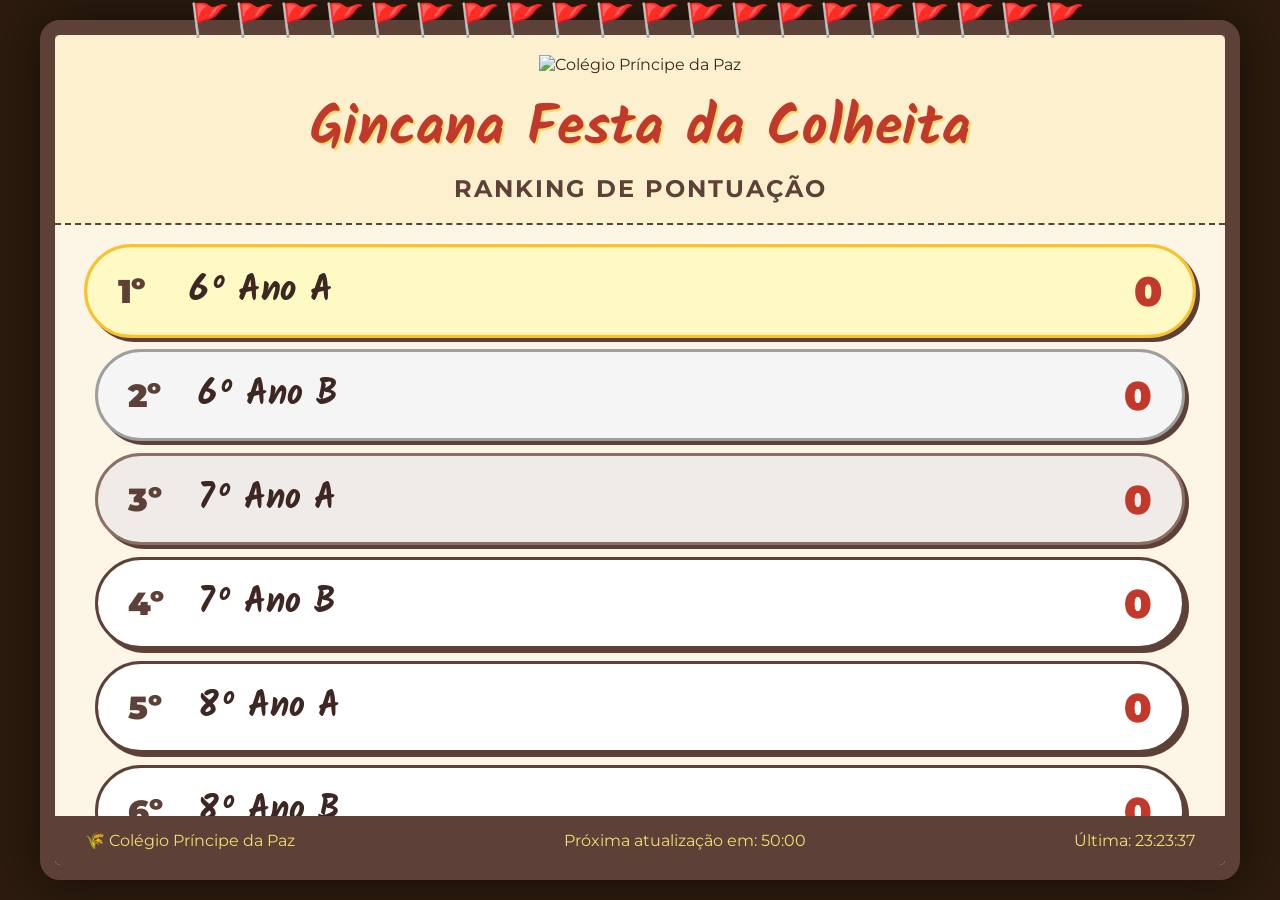
==== index.html @ fa881abe "Add files via upload" ====
<!DOCTYPE html>
<html lang="pt-br">
<head>
    <meta charset="UTF-8">
    <meta name="viewport" content="width=device-width, initial-scale=1.0">
    <title>Gincana Festa da Colheita - Colégio Príncipe da Paz</title>
    <meta http-equiv="refresh" content="3000">
    <link href="https://fonts.googleapis.com/css2?family=Montserrat:wght@400;700;900&family=Kalam:wght@700&display=swap" rel="stylesheet">
    <style>
        :root {
            --wood: #5d4037;
            --wheat: #f7dc6f;
            --paper: #fdf5e6;
            --accent-red: #c0392b;
            --accent-blue: #2980b9;
            --accent-green: #27ae60;
            --text-dark: #3e2723;
        }

        * { margin: 0; padding: 0; box-sizing: border-box; }

        body {
            font-family: 'Montserrat', sans-serif;
            background-color: #2c1b0e;
            /* Fundo amadeirado/rústico */
            background-image: url('https://www.transparenttextures.com/patterns/wood-pattern.png');
            color: var(--text-dark);
            height: 100vh;
            overflow: hidden;
            display: flex;
            justify-content: center;
            padding: 20px;
        }

        .main-container {
            background: var(--paper);
            width: 100%;
            max-width: 1200px;
            border-radius: 20px;
            box-shadow: 0 0 50px rgba(0,0,0,0.5);
            border: 15px solid var(--wood);
            display: flex;
            flex-direction: column;
            position: relative;
        }

        /* Detalhes de Festa Julina */
        .main-container::before {
            content: "🚩🚩🚩🚩🚩🚩🚩🚩🚩🚩🚩🚩🚩🚩🚩🚩🚩🚩🚩🚩";
            position: absolute;
            top: -35px;
            left: 0;
            width: 100%;
            font-size: 2rem;
            text-align: center;
            letter-spacing: 5px;
        }

        header {
            padding: 20px;
            text-align: center;
            border-bottom: 2px dashed var(--wood);
            background: rgba(247, 220, 111, 0.2);
        }

        .logo {
            height: 80px;
            margin-bottom: 10px;
        }

        h1 {
            font-family: 'Kalam', cursive;
            font-size: 3.5rem;
            color: var(--accent-red);
            text-shadow: 2px 2px 0px var(--wheat);
        }

        h2 {
            font-size: 1.5rem;
            text-transform: uppercase;
            letter-spacing: 2px;
            color: var(--wood);
        }

        #scoreboard {
            flex-grow: 1;
            padding: 20px 40px;
            display: flex;
            flex-direction: column;
            gap: 12px;
            overflow-y: auto;
        }

        .team-row {
            display: flex;
            align-items: center;
            background: white;
            padding: 15px 30px;
            border-radius: 50px;
            border: 3px solid var(--wood);
            box-shadow: 4px 4px 0px var(--wood);
            transition: 0.3s;
        }

        .rank {
            font-size: 2rem;
            font-weight: 900;
            width: 70px;
            color: var(--wood);
        }

        .team-name {
            flex-grow: 1;
            font-size: 2.2rem;
            font-weight: 700;
            font-family: 'Kalam', cursive;
        }

        .score {
            font-size: 2.5rem;
            font-weight: 900;
            color: var(--accent-red);
        }

        /* Cores especiais para o topo */
        .rank-1 { background: #fff9c4; border-color: #fbc02d; transform: scale(1.02); }
        .rank-2 { background: #f5f5f5; border-color: #9e9e9e; }
        .rank-3 { background: #efebe9; border-color: #8d6e63; }

        footer {
            padding: 15px 30px;
            background: var(--wood);
            color: var(--wheat);
            display: flex;
            justify-content: space-between;
            align-items: center;
            border-bottom-left-radius: 5px;
            border-bottom-right-radius: 5px;
        }

        /* Painel Admin (Modal) */
        #admin-modal {
            display: none;
            position: absolute;
            top: 50%;
            left: 50%;
            transform: translate(-50%, -50%);
            width: 90%;
            max-width: 600px;
            background: white;
            border: 10px solid var(--wood);
            border-radius: 20px;
            padding: 30px;
            z-index: 100;
            box-shadow: 0 0 100px rgba(0,0,0,0.8);
        }

        .admin-grid {
            display: grid;
            grid-template-columns: 1fr 100px;
            gap: 10px;
            margin-bottom: 20px;
            max-height: 400px;
            overflow-y: auto;
            padding-right: 10px;
        }

        input {
            padding: 10px;
            border: 2px solid var(--wood);
            border-radius: 5px;
            font-size: 1.1rem;
        }

        .btn {
            padding: 12px 20px;
            border: none;
            border-radius: 8px;
            font-weight: bold;
            cursor: pointer;
            text-transform: uppercase;
        }

        .btn-save { background: var(--accent-green); color: white; width: 100%; }
        .btn-close { background: var(--accent-red); color: white; }

        /* Botão invisível para abrir admin (Canto inferior direito) */
        #admin-trigger {
            position: absolute;
            bottom: 0;
            right: 0;
            width: 50px;
            height: 50px;
            cursor: pointer;
            opacity: 0;
        }
    </style>
</head>
<body>
    <div class="main-container">
        <header>
            <img src="https://encrypted-tbn0.gstatic.com/images?q=tbn:ANd9GcR0N-9T-6X0Y_p1J_p1J_p1J_p1J_p1J_p1J_p1J_p1J_p1J_p1J" alt="Colégio Príncipe da Paz" class="logo">
            <h1>Gincana Festa da Colheita</h1>
            <h2>Ranking de Pontuação</h2>
        </header>

        <main id="scoreboard">
            <!-- Dados dinâmicos aqui -->
        </main>

        <footer>
            <span>🌾 Colégio Príncipe da Paz</span>
            <span id="timer-display">Próxima atualização em: 50:00</span>
            <span id="last-update">Última: --:--</span>
        </footer>

        <div id="admin-trigger" onclick="showLogin()"></div>
    </div>

    <!-- Modal de Login/Edição -->
    <div id="admin-modal">
        <div id="login-form">
            <h3 style="margin-bottom:15px">Acesso Restrito</h3>
            <input type="password" id="admin-token" placeholder="GitHub Token" style="width:100%; margin-bottom:10px">
            <input type="text" id="repo-name" placeholder="usuario/repositorio" style="width:100%; margin-bottom:15px">
            <button class="btn btn-save" onclick="login()">Entrar</button>
            <button class="btn btn-close" onclick="closeAdmin()" style="margin-top:10px; width:100%">Cancelar</button>
        </div>

        <div id="edit-form" style="display:none">
            <h3 style="margin-bottom:15px">Atualizar Pontuações</h3>
            <div id="admin-list" class="admin-grid"></div>
            <button class="btn btn-save" id="btn-submit" onclick="saveToGithub()">Salvar no GitHub</button>
            <button class="btn btn-close" onclick="closeAdmin()" style="margin-top:10px; width:100%">Fechar</button>
            <p id="status-msg" style="margin-top:10px; text-align:center; font-weight:bold"></p>
        </div>
    </div>

    <script>
        let currentData = null;
        let fileSha = null;

        // Carregar dados iniciais
        async function loadData() {
            try {
                const res = await fetch('data.json?t=' + Date.now());
                currentData = await res.json();
                renderScoreboard();
                document.getElementById('last-update').innerText = 'Última: ' + new Date().toLocaleTimeString('pt-BR');
            } catch (e) { console.error(e); }
        }

        function renderScoreboard() {
            const container = document.getElementById('scoreboard');
            const sorted = [...currentData.teams].sort((a,b) => b.score - a.score);
            
            container.innerHTML = sorted.map((team, i) => `
                <div class="team-row rank-${i+1}">
                    <div class="rank">${i+1}º</div>
                    <div class="team-name">${team.name}</div>
                    <div class="score">${team.score}</div>
                </div>
            `).join('');
        }

        // Timer de 50 minutos
        let timeLeft = 3000;
        setInterval(() => {
            let min = Math.floor(timeLeft / 60);
            let sec = timeLeft % 60;
            document.getElementById('timer-display').innerText = `Próxima atualização em: ${min}:${sec < 10 ? '0'+sec : sec}`;
            if (timeLeft > 0) timeLeft--;
            else location.reload();
        }, 1000);

        // Funções Admin
        function showLogin() { document.getElementById('admin-modal').style.display = 'block'; }
        function closeAdmin() { document.getElementById('admin-modal').style.display = 'none'; }

        async function login() {
            const token = document.getElementById('admin-token').value;
            const repo = document.getElementById('repo-name').value;
            
            try {
                const res = await fetch(`https://api.github.com/repos/${repo}/contents/data.json`, {
                    headers: { 'Authorization': `token ${token}` }
                });
                const file = await res.json();
                fileSha = file.sha;
                
                document.getElementById('login-form').style.display = 'none';
                document.getElementById('edit-form').style.display = 'block';
                renderAdminList();
            } catch (e) { alert('Erro de login. Verifique os dados.'); }
        }

        function renderAdminList() {
            const list = document.getElementById('admin-list');
            list.innerHTML = currentData.teams.map((team, i) => `
                <div style="font-weight:bold">${team.name}</div>
                <input type="number" value="${team.score}" onchange="updateLocalScore(${i}, this.value)">
            `).join('');
        }

        function updateLocalScore(i, val) {
            currentData.teams[i].score = parseInt(val);
        }

        async function saveToGithub() {
            const token = document.getElementById('admin-token').value;
            const repo = document.getElementById('repo-name').value;
            const status = document.getElementById('status-msg');
            const btn = document.getElementById('btn-submit');

            btn.disabled = true;
            status.innerText = "Salvando...";

            try {
                const content = btoa(unescape(encodeURIComponent(JSON.stringify(currentData, null, 2))));
                const res = await fetch(`https://api.github.com/repos/${repo}/contents/data.json`, {
                    method: 'PUT',
                    headers: { 'Authorization': `token ${token}`, 'Content-Type': 'application/json' },
                    body: JSON.stringify({
                        message: "Update scores",
                        content: content,
                        sha: fileSha
                    })
                });

                if(res.ok) {
                    const json = await res.json();
                    fileSha = json.content.sha;
                    status.innerText = "✅ Salvo com sucesso!";
                    renderScoreboard();
                } else { throw new Error(); }
            } catch (e) {
                status.innerText = "❌ Erro ao salvar.";
            } finally {
                btn.disabled = false;
            }
        }

        loadData();
    </script>
</body>
</html>
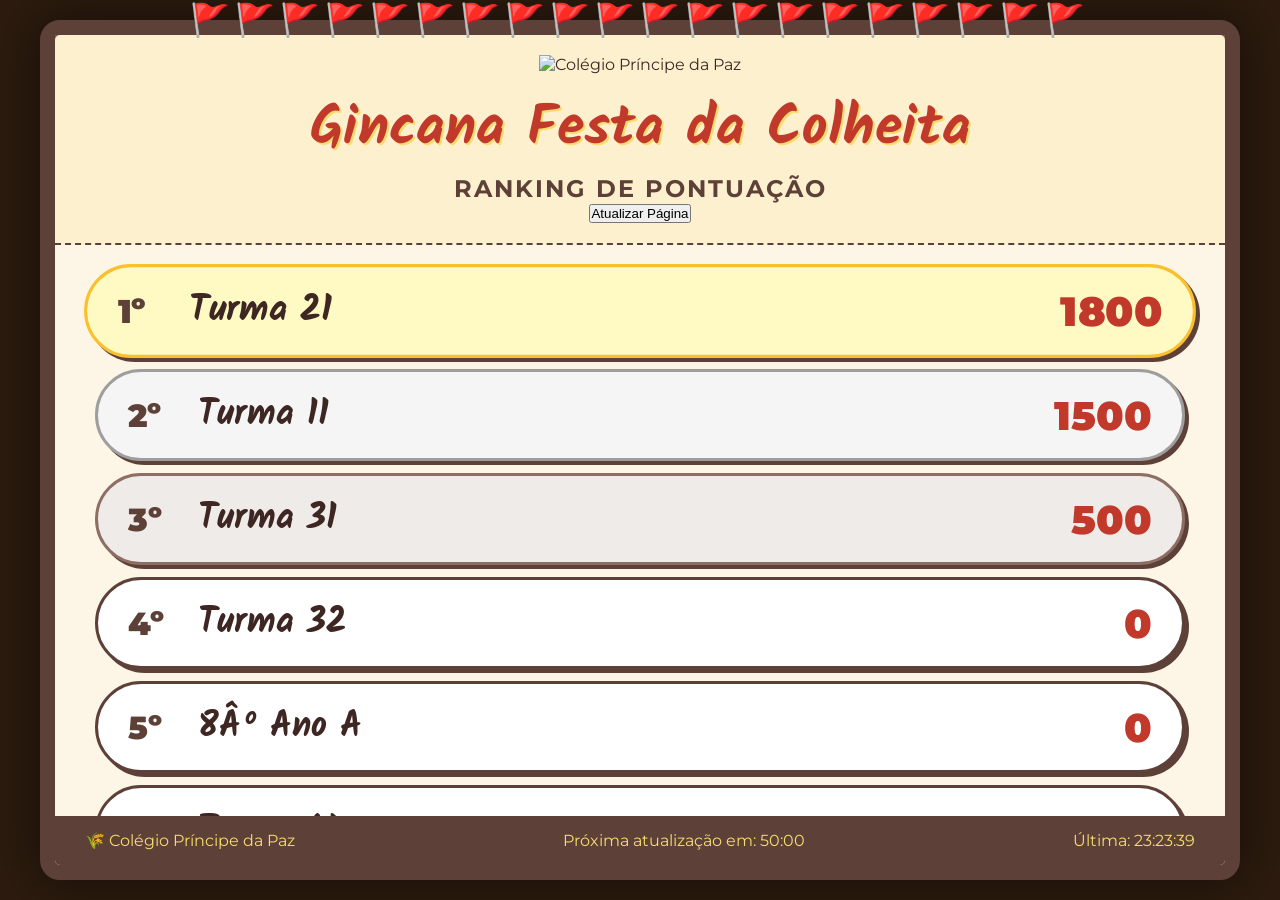
==== commit 7f9619dc: "Update index.html" ====
--- a/index.html
+++ b/index.html
@@ -202,6 +202,7 @@
             <img src="https://encrypted-tbn0.gstatic.com/images?q=tbn:ANd9GcR0N-9T-6X0Y_p1J_p1J_p1J_p1J_p1J_p1J_p1J_p1J_p1J_p1J" alt="Colégio Príncipe da Paz" class="logo">
             <h1>Gincana Festa da Colheita</h1>
             <h2>Ranking de Pontuação</h2>
+            <button onclick="location.reload()">Atualizar Página</button>
         </header>
 
         <main id="scoreboard">
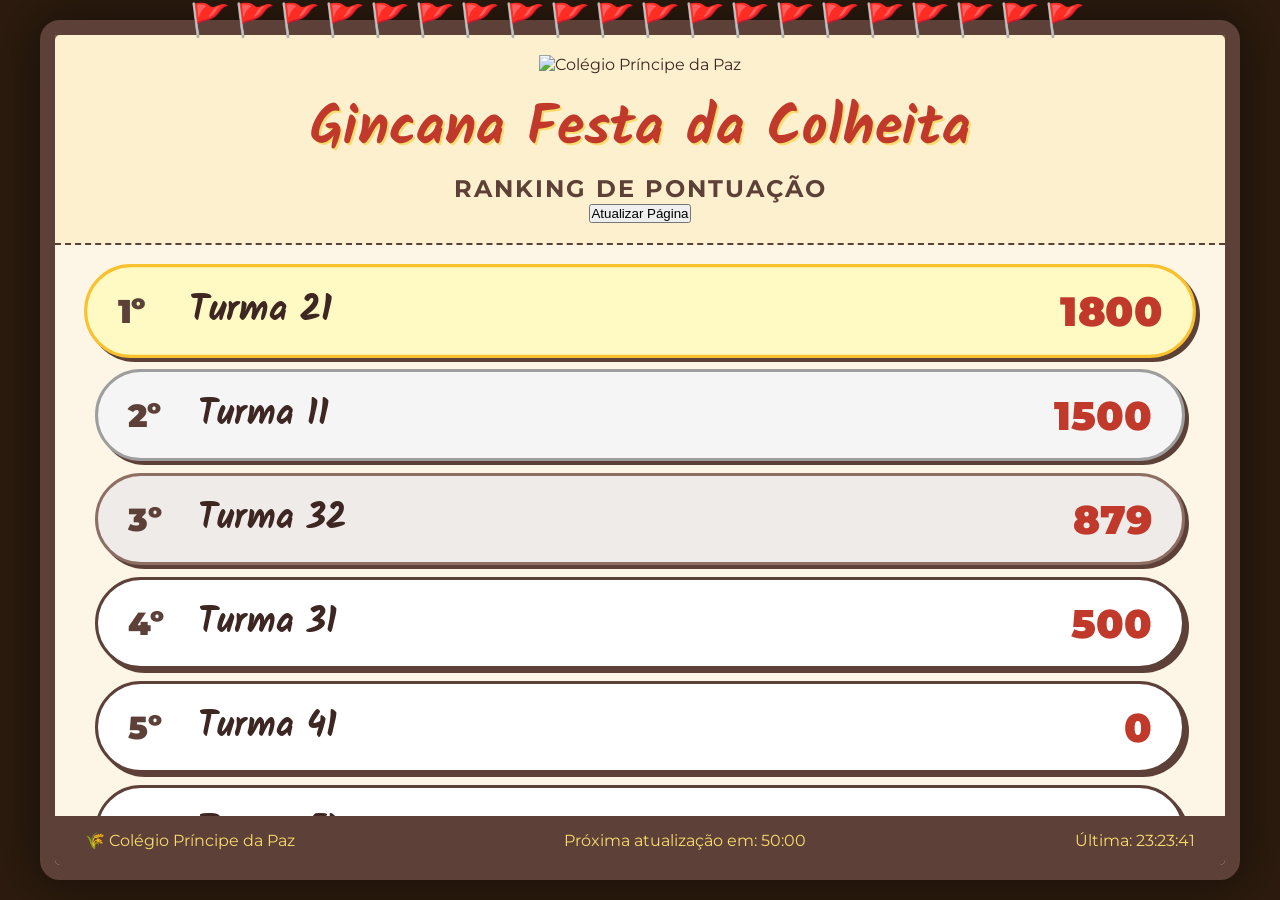
==== commit e49a6746: "Update index.html" ====
--- a/index.html
+++ b/index.html
@@ -4,7 +4,7 @@
     <meta charset="UTF-8">
     <meta name="viewport" content="width=device-width, initial-scale=1.0">
     <title>Gincana Festa da Colheita - Colégio Príncipe da Paz</title>
-    <meta http-equiv="refresh" content="3000">
+    <meta http-equiv="refresh" content="5">
     <link href="https://fonts.googleapis.com/css2?family=Montserrat:wght@400;700;900&family=Kalam:wght@700&display=swap" rel="stylesheet">
     <style>
         :root {
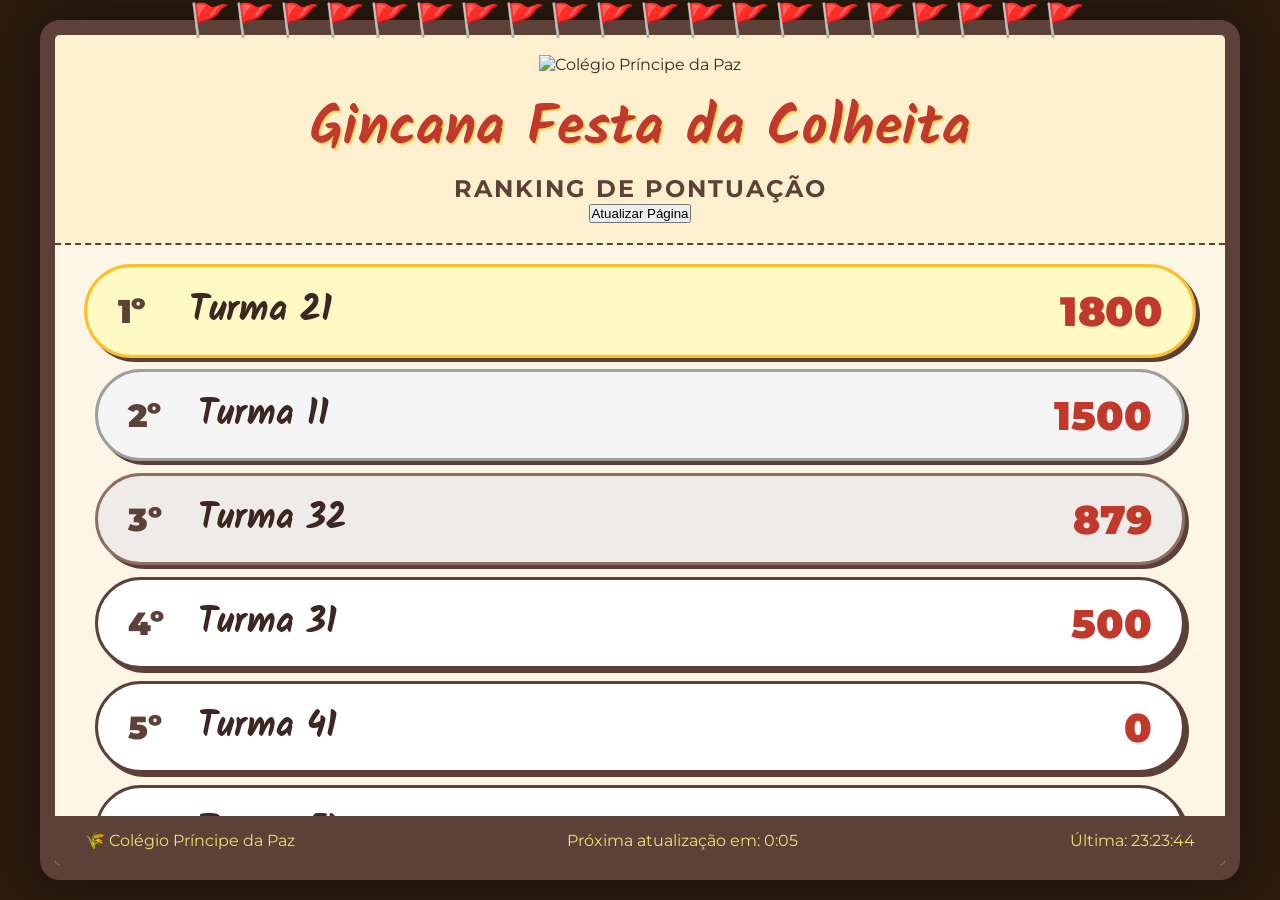
==== commit 5c6d4917: "Update index.html" ====
--- a/index.html
+++ b/index.html
@@ -265,7 +265,7 @@
         }
 
         // Timer de 50 minutos
-        let timeLeft = 3000;
+        let timeLeft = 5;
         setInterval(() => {
             let min = Math.floor(timeLeft / 60);
             let sec = timeLeft % 60;
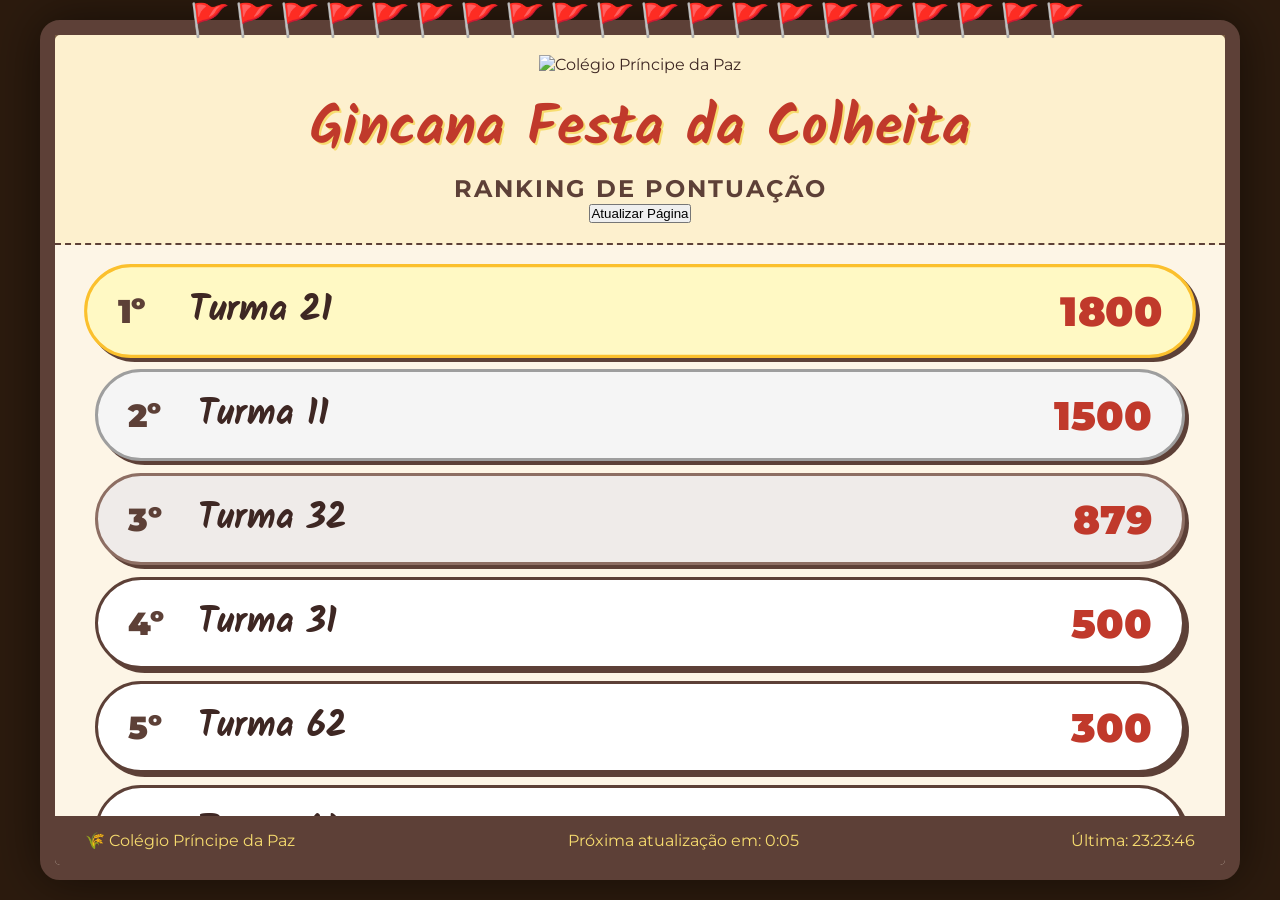
==== commit 0df575b5: "Update index.html" ====
--- a/index.html
+++ b/index.html
@@ -3,7 +3,7 @@
 <head>
     <meta charset="UTF-8">
     <meta name="viewport" content="width=device-width, initial-scale=1.0">
-    <title>Gincana Festa da Colheita - Colégio Príncipe da Paz</title>
+    <title>Festa da Colheita - Colégio Príncipe da Paz</title>
     <meta http-equiv="refresh" content="5">
     <link href="https://fonts.googleapis.com/css2?family=Montserrat:wght@400;700;900&family=Kalam:wght@700&display=swap" rel="stylesheet">
     <style>
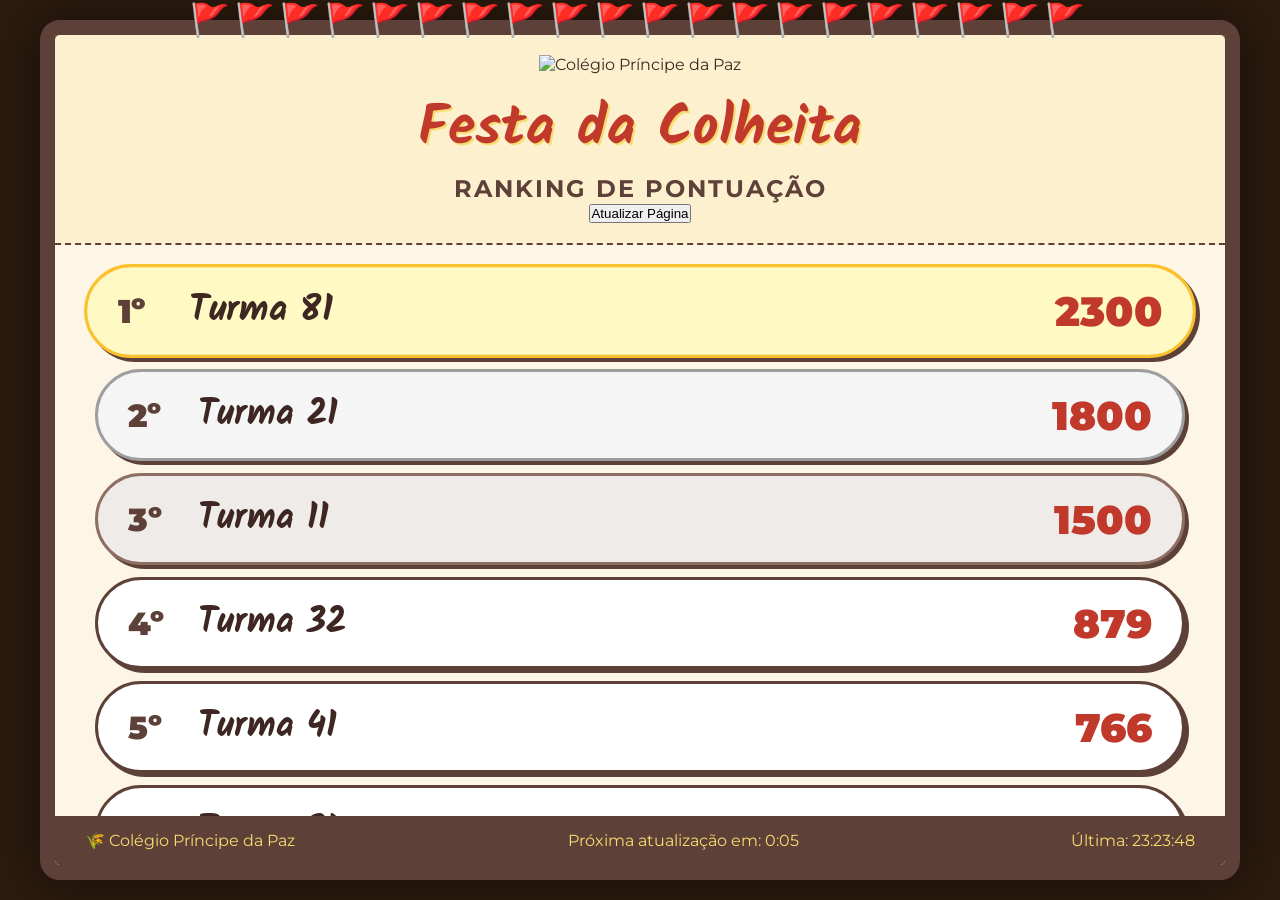
==== commit 6e2fe110: "Update index.html" ====
--- a/index.html
+++ b/index.html
@@ -200,7 +200,7 @@
     <div class="main-container">
         <header>
             <img src="https://encrypted-tbn0.gstatic.com/images?q=tbn:ANd9GcR0N-9T-6X0Y_p1J_p1J_p1J_p1J_p1J_p1J_p1J_p1J_p1J_p1J" alt="Colégio Príncipe da Paz" class="logo">
-            <h1>Gincana Festa da Colheita</h1>
+            <h1>Festa da Colheita</h1>
             <h2>Ranking de Pontuação</h2>
             <button onclick="location.reload()">Atualizar Página</button>
         </header>
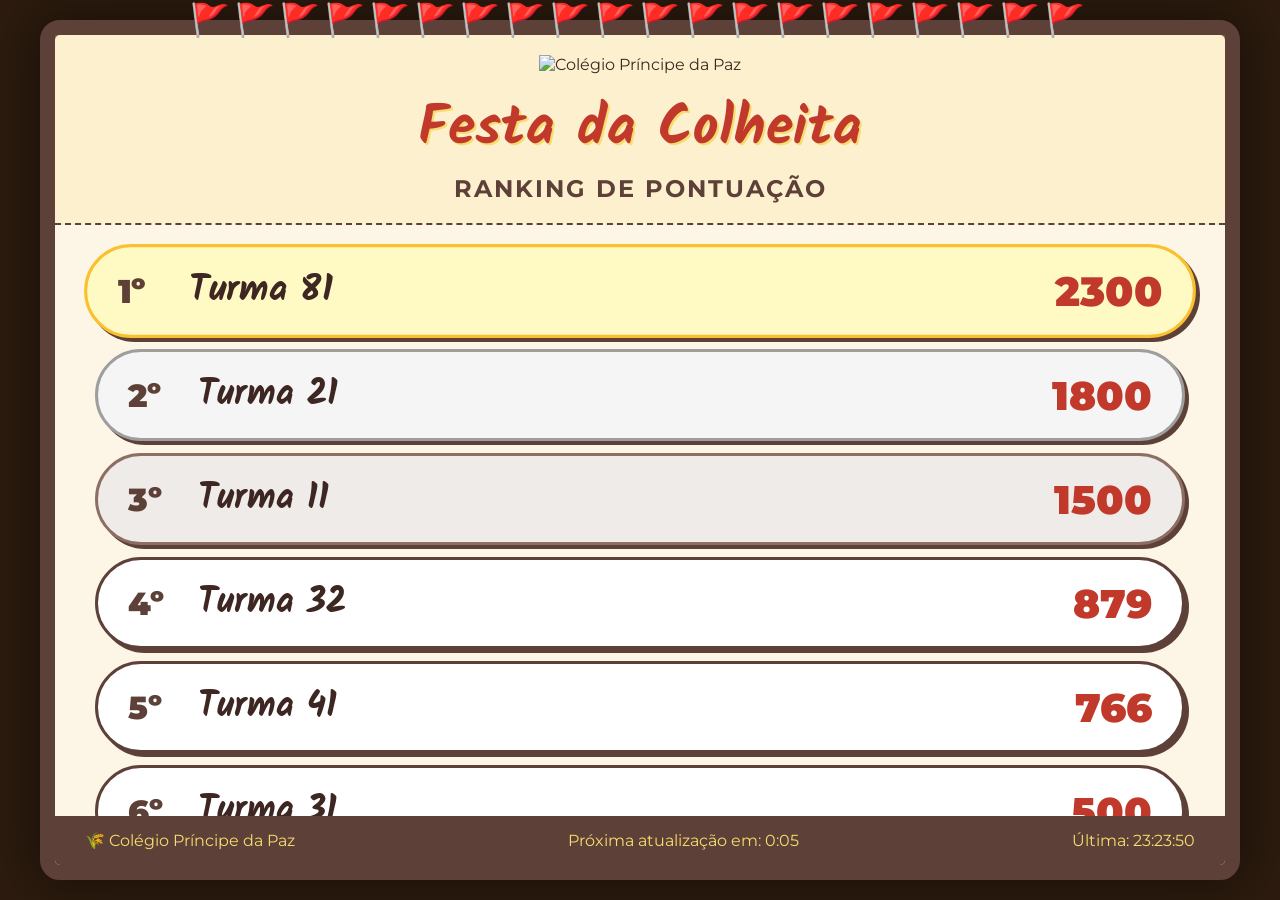
==== commit cf9a8c90: "Update index.html" ====
--- a/index.html
+++ b/index.html
@@ -202,7 +202,7 @@
             <img src="https://encrypted-tbn0.gstatic.com/images?q=tbn:ANd9GcR0N-9T-6X0Y_p1J_p1J_p1J_p1J_p1J_p1J_p1J_p1J_p1J_p1J" alt="Colégio Príncipe da Paz" class="logo">
             <h1>Festa da Colheita</h1>
             <h2>Ranking de Pontuação</h2>
-            <button onclick="location.reload()">Atualizar Página</button>
+            
         </header>
 
         <main id="scoreboard">
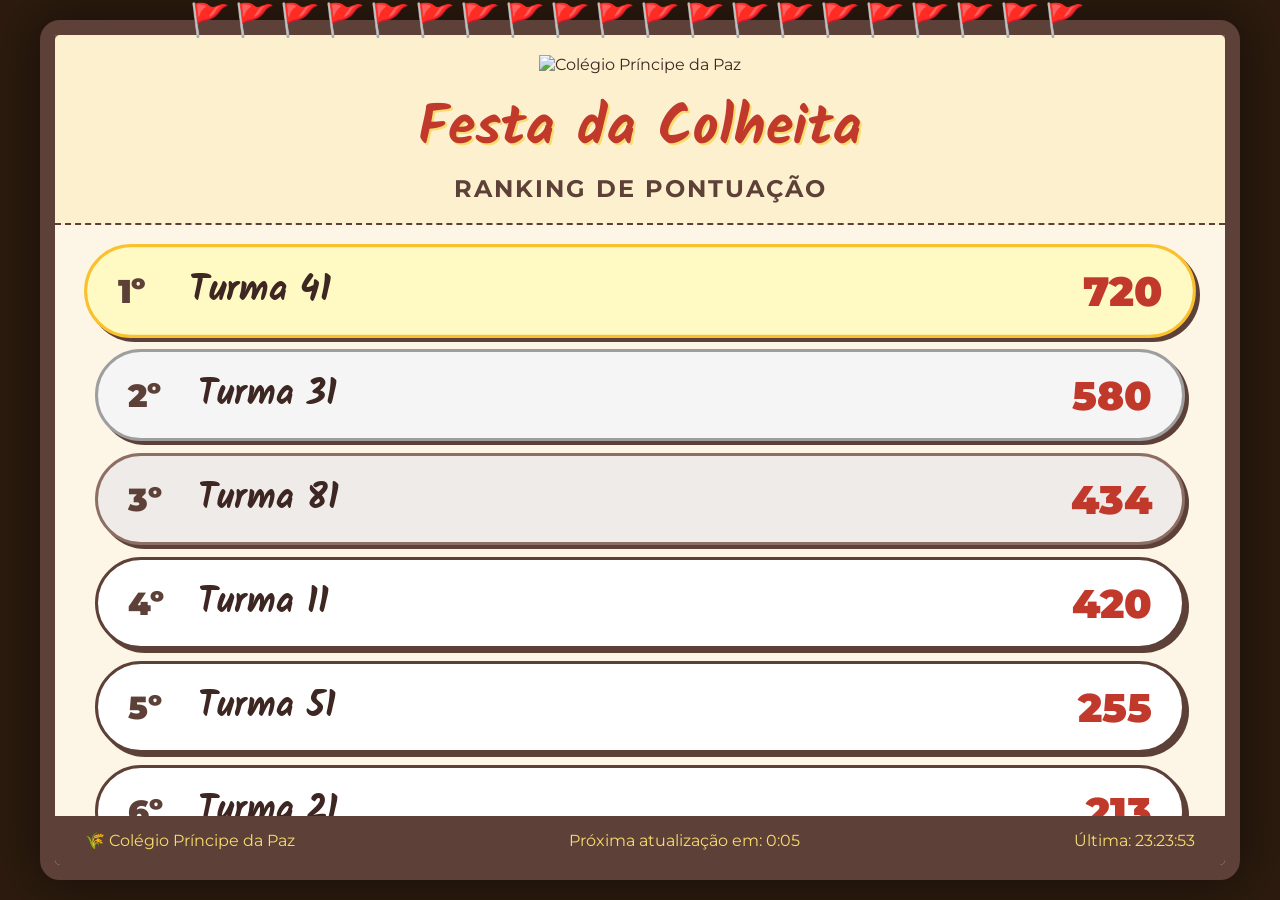
==== commit c9b6b1c3: "Atualizar o index.html" ====
--- a/index.html
+++ b/index.html
@@ -194,6 +194,20 @@
             cursor: pointer;
             opacity: 0;
         }
+        @media (max-width: 600px) {
+    h1 { font-size: 2rem; }
+    h2 { font-size: 1rem; }
+    .logo { height: 50px; }
+    .team-name { font-size: 1.3rem; }
+    .score { font-size: 1.5rem; }
+    .rank { font-size: 1.2rem; width: 45px; }
+    .team-row { padding: 10px 15px; }
+    #scoreboard { padding: 10px 15px; }
+    footer { font-size: 0.75rem; flex-wrap: wrap; gap: 5px; justify-content: center; }
+}
+
+        
+        
     </style>
 </head>
 <body>
